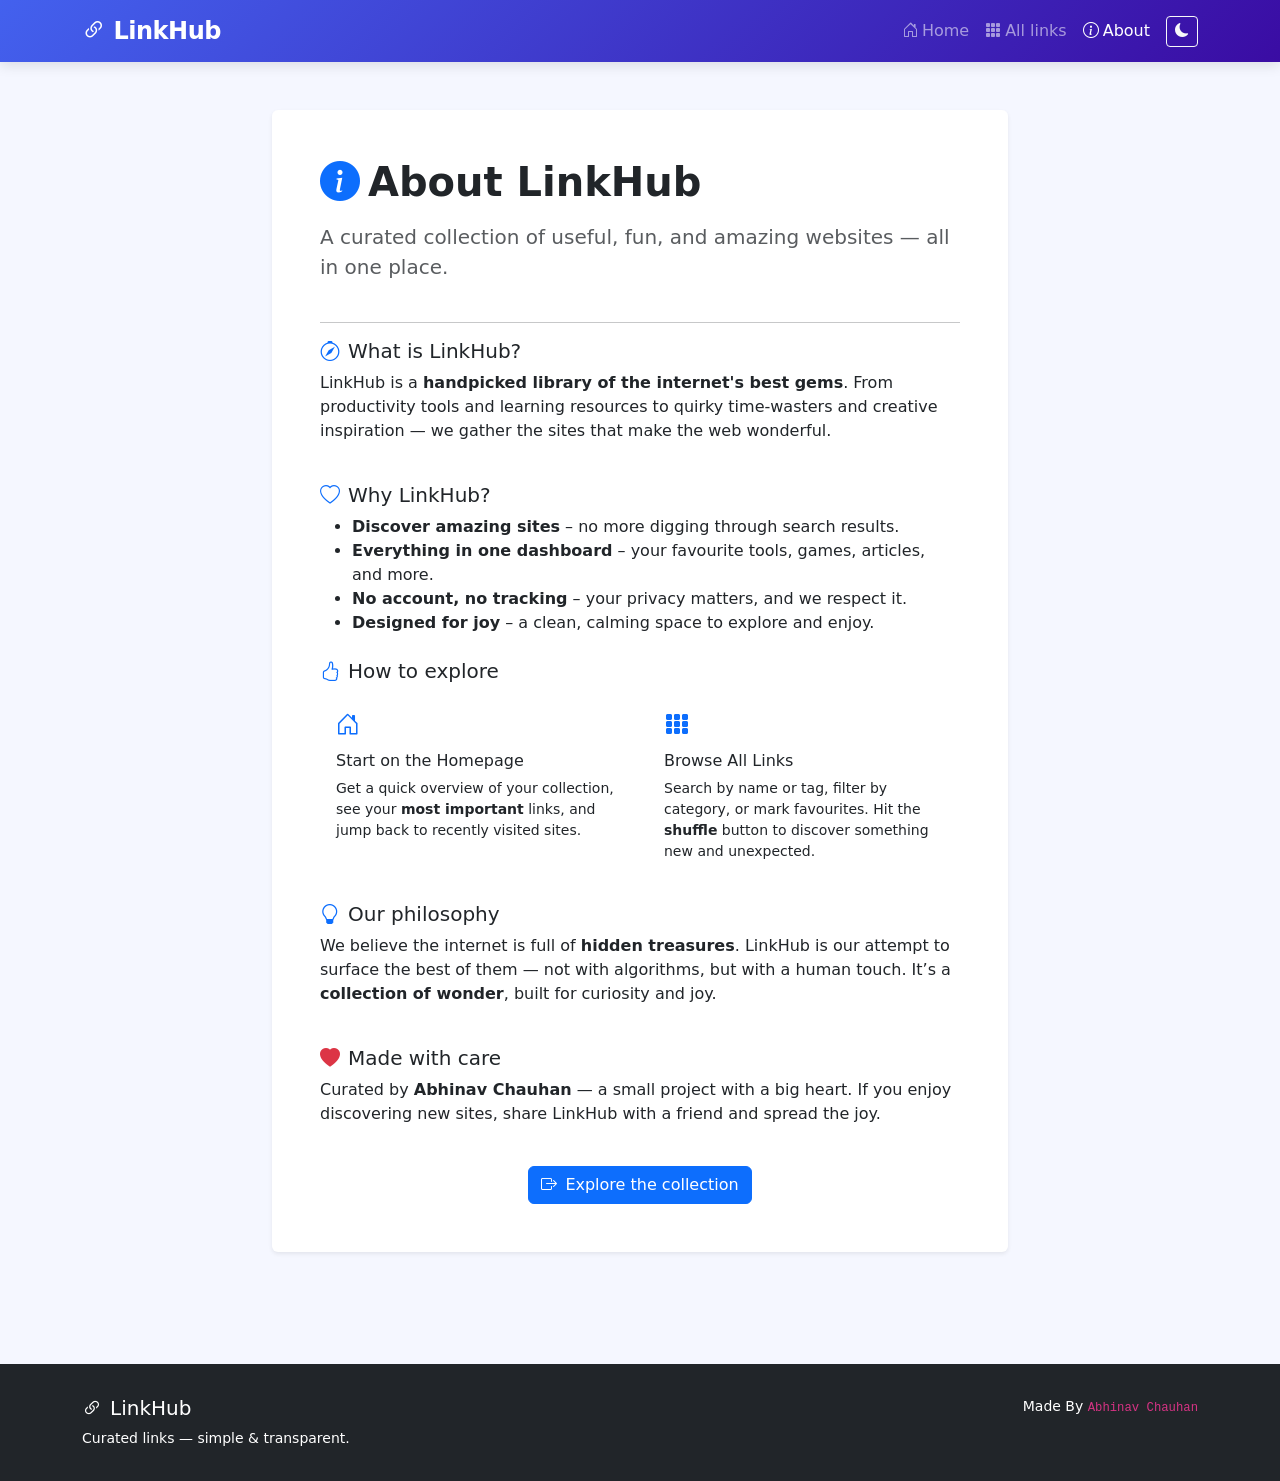
==== about.html @ ccc979bf "Add README.md # LinkHub 🌐  A curated collection of useful and fun websites — all in one place. No lo" ====
<!DOCTYPE html>
<html lang="en">
<head>
    <meta charset="UTF-8" />
    <meta name="viewport" content="width=device-width, initial-scale=1.0" />
    <title>About - LinkHub</title>
    <link href="css/bootstrap.min.css" rel="stylesheet" />
    <link rel="shortcut icon" href="images/favicon.ico" />
    <link rel="stylesheet" href="https://cdn.jsdelivr.net/npm/bootstrap-icons@1.8.1/font/bootstrap-icons.css" />
    <link href="css/style.css" rel="stylesheet" />
</head>
<body>
    <!-- NAVBAR -->
    <nav class="navbar navbar-expand-lg navbar-dark sticky-top">
        <div class="container">
            <a class="navbar-brand fw-bold" href="index.html"><i class="bi bi-link-45deg me-2"></i>LinkHub</a>
            <button class="navbar-toggler" type="button" data-bs-toggle="collapse" data-bs-target="#navbarMain">
                <span class="navbar-toggler-icon"></span>
            </button>
            <div class="collapse navbar-collapse" id="navbarMain">
                <ul class="navbar-nav ms-auto">
                    <li class="nav-item"><a class="nav-link" href="index.html"><i class="bi bi-house-door me-1"></i>Home</a></li>
                    <li class="nav-item"><a class="nav-link" href="link.html"><i class="bi bi-grid-3x3-gap-fill me-1"></i>All links</a></li>
                    <li class="nav-item"><a class="nav-link active" href="about.html"><i class="bi bi-info-circle me-1"></i>About</a></li>
                </ul>
                <button id="themeToggle" class="btn btn-outline-light btn-sm ms-2" title="Toggle dark/light mode">
                    <i class="bi bi-moon-fill"></i>
                </button>
            </div>
        </div>
    </nav>

    <!-- MAIN -->
    <main class="container my-5">
        <div class="row justify-content-center">
            <div class="col-lg-8">
                <div class="card border-0 shadow-sm p-4 p-md-5">

                    <!-- Header -->
                    <h1 class="fw-bold mb-3">
                        <i class="bi bi-info-circle-fill text-primary me-2"></i>About LinkHub
                    </h1>
                    <p class="lead text-muted mb-4">
                        A curated collection of useful, fun, and amazing websites — all in one place.
                    </p>
                    <hr />

                    <!-- What -->
                    <h5><i class="bi bi-compass me-2 text-primary"></i>What is LinkHub?</h5>
                    <p>
                        LinkHub is a <strong>handpicked library of the internet's best gems</strong>. 
                        From productivity tools and learning resources to quirky time-wasters and creative inspiration — 
                        we gather the sites that make the web wonderful.
                    </p>

                    <!-- Why -->
                    <h5 class="mt-4"><i class="bi bi-heart me-2 text-primary"></i>Why LinkHub?</h5>
                    <ul class="mb-0">
                        <li><strong>Discover amazing sites</strong> – no more digging through search results.</li>
                        <li><strong>Everything in one dashboard</strong> – your favourite tools, games, articles, and more.</li>
                        <li><strong>No account, no tracking</strong> – your privacy matters, and we respect it.</li>
                        <li><strong>Designed for joy</strong> – a clean, calming space to explore and enjoy.</li>
                    </ul>

                    <!-- How -->
                    <h5 class="mt-4"><i class="bi bi-hand-thumbs-up me-2 text-primary"></i>How to explore</h5>
                    <div class="row g-3">
                        <div class="col-md-6">
                            <div class="p-3 rounded h-100">
                                <i class="bi bi-house-door text-primary fs-4"></i>
                                <h6 class="mt-2">Start on the Homepage</h6>
                                <p class="small mb-0">Get a quick overview of your collection, see your <strong>most important</strong> links, and jump back to recently visited sites.</p>
                            </div>
                        </div>
                        <div class="col-md-6">
                            <div class="p-3 rounded h-100">
                                <i class="bi bi-grid-3x3-gap-fill text-primary fs-4"></i>
                                <h6 class="mt-2">Browse All Links</h6>
                                <p class="small mb-0">Search by name or tag, filter by category, or mark favourites. Hit the <strong>shuffle</strong> button to discover something new and unexpected.</p>
                            </div>
                        </div>
                    </div>

                    <!-- Philosophy -->
                    <h5 class="mt-4"><i class="bi bi-lightbulb me-2 text-primary"></i>Our philosophy</h5>
                    <p>
                        We believe the internet is full of <strong>hidden treasures</strong>. LinkHub is our attempt to 
                        surface the best of them — not with algorithms, but with a human touch. 
                        It’s a <strong>collection of wonder</strong>, built for curiosity and joy.
                    </p>

                    <!-- Made with love -->
                    <h5 class="mt-4"><i class="bi bi-heart-fill text-danger me-2"></i>Made with care</h5>
                    <p>
                        Curated by <strong>Abhinav Chauhan</strong> — a small project with a big heart. 
                        If you enjoy discovering new sites, share LinkHub with a friend and spread the joy.
                    </p>

                    <!-- CTA -->
                    <div class="text-center mt-4">
                        <a href="link.html" class="btn btn-primary"><i class="bi bi-box-arrow-right me-2"></i>Explore the collection</a>
                    </div>

                </div>
            </div>
        </div>
    </main>

    <!-- FOOTER -->
    <footer class="footer">
        <div class="container">
            <div class="row">
                <div class="col-md-6">
                    <h5><i class="bi bi-link-45deg me-2"></i>LinkHub</h5>
                    <p class="mb-0 small">Curated links — simple & transparent.</p>
                </div>
                <div class="col-md-6 text-md-end">
                    <p class="mb-0 small">Made By <code>Abhinav Chauhan</code></p>
                </div>
            </div>
        </div>
    </footer>

    <script src="js/bootstrap.bundle.min.js"></script>
    <script src="js/script.js"></script>
</body>
</html>
---- css/style.css ----
/* ===== css/style.css ===== */
:root {
    --primary: #4361ee;
    --secondary: #3a0ca3;
    --accent: #4cc9f0;
    --light: #f8f9fa;
    --dark: #212529;
    --success: #4bb543;
    --danger: #e63946;

    /* Light theme (default) */
    --bg-body: #f5f7ff;
    --text-color: #212529;
    --card-bg: #ffffff;
    --border-color: #dee2e6;
    --shadow: rgba(0,0,0,0.04);
    --muted: #6c757d;
    --input-bg: #ffffff;
}

body.dark-theme {
    --bg-body: #12121e;
    --text-color: #e8e8f0;
    --card-bg: #1e1e32;
    --border-color: #2c2c4a;
    --shadow: rgba(0,0,0,0.3);
    --light: #1e1e32;
    --muted: #aab;
    --input-bg: #2a2a44;
}

body {
    background-color: var(--bg-body);
    font-family: 'Segoe UI', system-ui, sans-serif;
    color: var(--text-color);
    display: flex;
    flex-direction: column;
    min-height: 100vh;
    transition: background-color 0.3s ease, color 0.3s ease;
}

main { flex: 1 0 auto; }

/* Navbar */
.navbar {
    background: linear-gradient(135deg, var(--primary), var(--secondary));
    box-shadow: 0 4px 12px rgba(0,0,0,0.1);
}
.navbar-brand { font-size: 1.5rem; letter-spacing: -0.5px; }

/* Hero */
.hero-section {
    background: linear-gradient(135deg, rgba(67,97,238,0.95), rgba(58,12,163,0.95)), url('https://images.unsplash.com/photo-1516321318423-f06f85e504b3?auto=format&fit=crop&w=1350&q=80') center/cover;
    color: white;
    border-radius: 0 0 2rem 2rem;
    margin-bottom: 2rem;
}
.text-gradient { font-weight: 700; background: linear-gradient(135deg, #fff, #caf0f8); -webkit-background-clip: text; -webkit-text-fill-color: transparent; }

/* Stats cards */
.stats-card {
    background: var(--card-bg);
    border-radius: 1.2rem;
    padding: 1.2rem;
    box-shadow: 0 8px 20px var(--shadow);
    text-align: center;
    transition: 0.2s;
    border: 1px solid var(--border-color);
    color: var(--text-color);
}
.stats-card:hover { transform: translateY(-3px); box-shadow: 0 12px 24px rgba(67,97,238,0.15); }
.clickable { cursor: pointer; }
.clickable:hover { background: rgba(67,97,238,0.08); }

/* Link cards */
.link-card {
    border: none;
    border-radius: 1.2rem;
    box-shadow: 0 6px 14px var(--shadow);
    transition: 0.2s;
    height: 100%;
    background: var(--card-bg);
    overflow: hidden;
    color: var(--text-color);
}
.link-card:hover { transform: translateY(-5px); box-shadow: 0 16px 28px rgba(67,97,238,0.18); }
.card-header {
    background-color: rgba(67,97,238,0.06);
    border-bottom: 1px solid var(--border-color);
    font-weight: 600;
    padding: 0.9rem 1.2rem;
}
.card-footer {
    background: transparent;
    border-top: 1px solid var(--border-color);
}

/* Category badges */
.category-badge {
    font-size: 0.7rem;
    padding: 0.25rem 0.9rem;
    border-radius: 30px;
    font-weight: 500;
    text-transform: capitalize;
}
.category-work { background: rgba(67,97,238,0.15); color: #5a7aff; }
.category-personal { background: rgba(75,181,67,0.15); color: #5fcf5f; }
.category-learning { background: rgba(255,193,7,0.15); color: #ffd43b; }
.category-entertainment { background: rgba(230,57,70,0.15); color: #ff6b7a; }
.category-social { background: rgba(155,89,182,0.15); color: #b07cd6; }
.category-other { background: rgba(108,117,125,0.15); color: #aab; }

.link-url {
    color: var(--primary);
    text-decoration: none;
    font-size: 0.9rem;
    word-break: break-word;
}
.link-url:hover { text-decoration: underline; color: var(--secondary); }

/* Category chips */
.category-chip {
    background: var(--card-bg);
    border: 1px solid var(--border-color);
    border-radius: 30px;
    padding: 0.4rem 1rem;
    font-size: 0.9rem;
    display: inline-flex;
    align-items: center;
    gap: 0.3rem;
    transition: 0.2s;
    color: var(--text-color);
}
.category-chip:hover {
    background: var(--primary);
    color: white;
    border-color: var(--primary);
}
.category-chip .badge {
    font-size: 0.7rem;
}

/* Recent chips */
.recent-chip {
    background: var(--card-bg);
    border: 1px solid var(--border-color);
    border-radius: 30px;
    padding: 0.3rem 1rem;
    font-size: 0.85rem;
    cursor: pointer;
    transition: 0.2s;
    color: var(--text-color);
}
.recent-chip:hover {
    background: var(--primary);
    color: white;
    border-color: var(--primary);
}

.footer {
    background-color: var(--dark);
    color: white;
    padding: 2rem 0;
    margin-top: 4rem;
}
body.dark-theme .footer {
    background-color: #0a0a16;
}

/* Filter button active state */
#favFilterBtn.active {
    background-color: #ffc107;
    border-color: #ffc107;
    color: #000;
}
#favFilterBtn.active i { color: #000; }

/* Empty state */
.empty-state { color: var(--muted); padding: 3rem 0; text-align: center; }
.empty-state i { font-size: 3.5rem; }

/* Modal overrides for dark */
body.dark-theme .modal-content {
    background-color: var(--card-bg);
    color: var(--text-color);
    border-color: var(--border-color);
}
body.dark-theme .modal-header,
body.dark-theme .modal-footer {
    border-color: var(--border-color);
}
body.dark-theme .btn-close {
    filter: invert(1);
}

/* Dark mode form elements */
body.dark-theme .form-control,
body.dark-theme .form-select,
body.dark-theme .input-group-text {
    background-color: var(--input-bg) !important;
    border-color: var(--border-color) !important;
    color: var(--text-color) !important;
}
body.dark-theme .form-control:focus,
body.dark-theme .form-select:focus {
    border-color: var(--primary);
    box-shadow: 0 0 0 0.2rem rgba(67,97,238,0.25);
}
body.dark-theme .btn-outline-primary {
    color: var(--primary);
    border-color: var(--primary);
}
body.dark-theme .btn-outline-primary:hover {
    background-color: var(--primary);
    color: #fff;
}
body.dark-theme .btn-outline-secondary {
    color: var(--muted);
    border-color: var(--border-color);
}
body.dark-theme .btn-outline-secondary:hover {
    background-color: var(--border-color);
    color: var(--text-color);
}
body.dark-theme .btn-outline-warning {
    color: #ffc107;
    border-color: #ffc107;
}
body.dark-theme .btn-outline-warning.active {
    background-color: #ffc107;
    color: #000;
}
body.dark-theme .bg-light {
    background-color: var(--light) !important;
}
body.dark-theme .text-muted {
    color: var(--muted) !important;
}
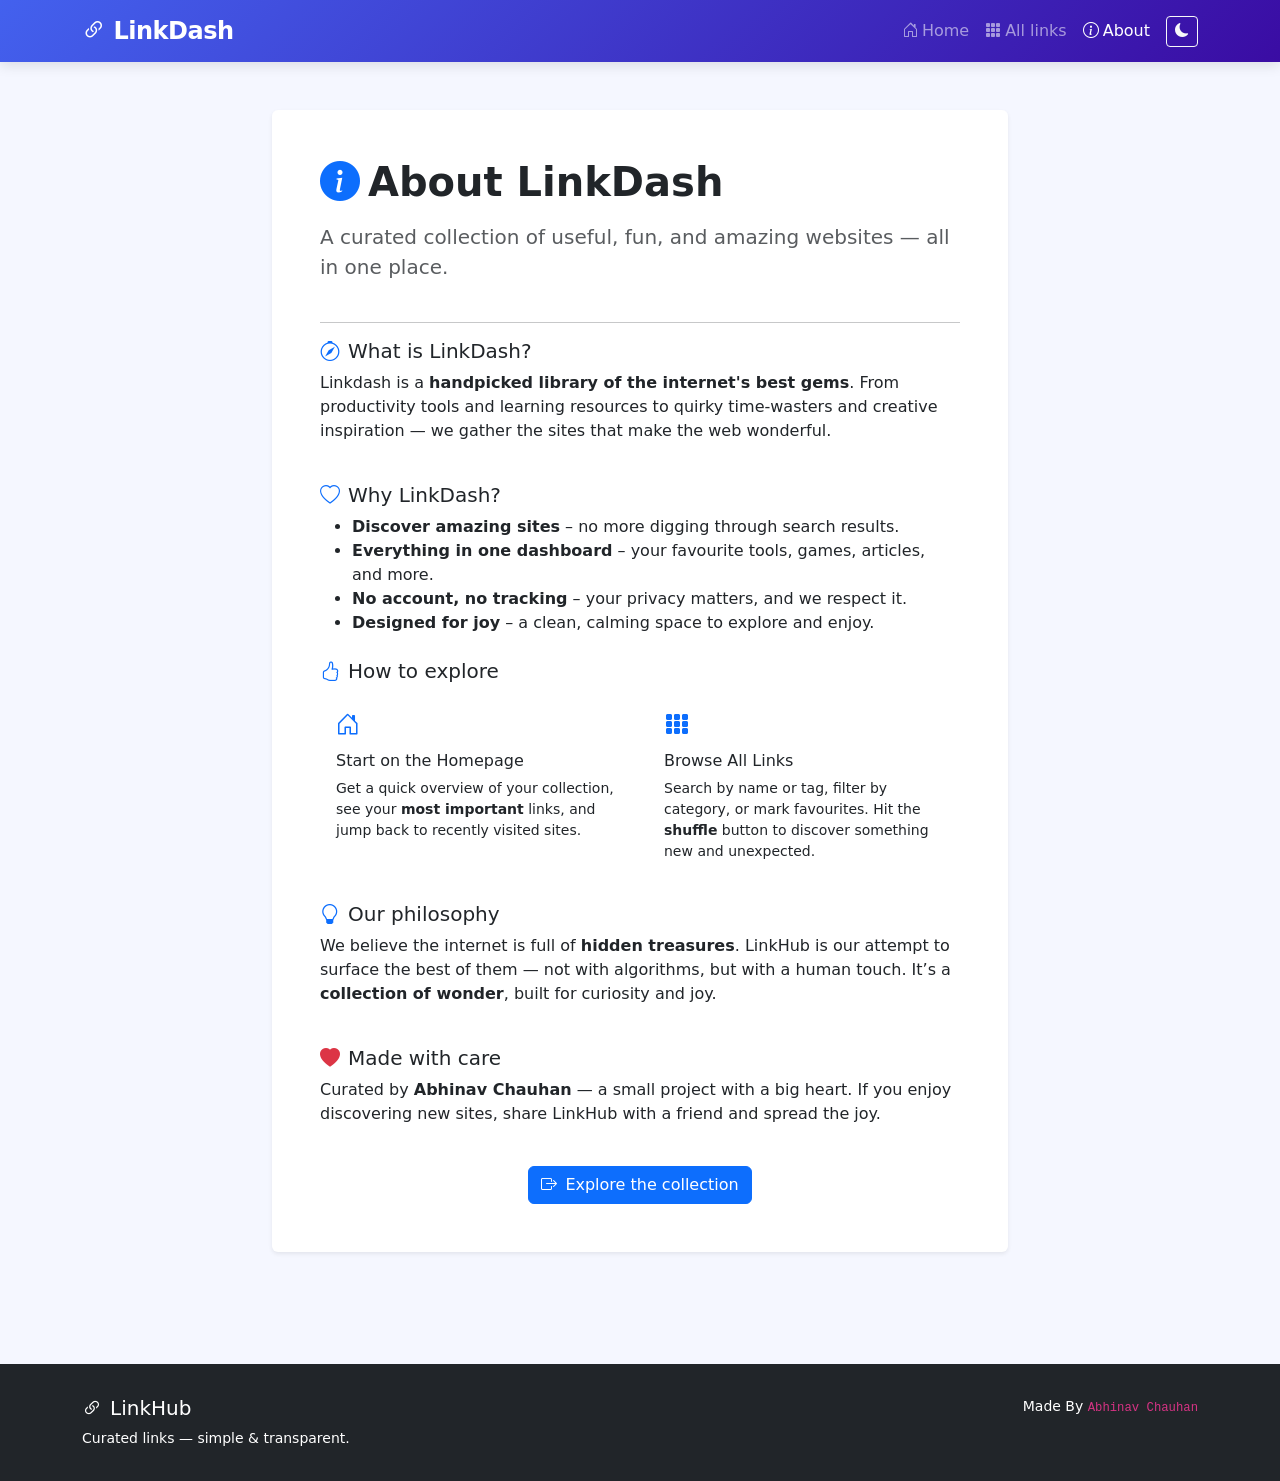
==== commit 56738fad: "UPDATE html" ====
--- a/about.html
+++ b/about.html
@@ -1,9 +1,26 @@
 <!DOCTYPE html>
 <html lang="en">
 <head>
-    <meta charset="UTF-8" />
+     <meta charset="UTF-8" />
     <meta name="viewport" content="width=device-width, initial-scale=1.0" />
-    <title>About - LinkHub</title>
+
+    <!-- ===== PRIMARY SEO ===== -->
+    <title>LinkDash – Curated Link Library &amp; Bookmark Manager</title>
+    <meta name="description" content="LinkDash is a clean, distraction-free link library. Discover, organise and revisit the best web resources — no login required." />
+    <meta name="keywords" content="link library, bookmark manager, curated links, web resources, link organizer, free bookmarks" />
+    <link rel="canonical" href="https://linkdash.netlify.app/" />
+
+    
+    <meta property="og:title" content="LinkDash – Curated Link Library &amp; Bookmark Manager" />
+    <meta property="og:description" content="Discover, organise and revisit the web — all links stored. No login, no distraction." />
+    <meta property="og:type" content="website" />
+    <meta property="og:url" content="https://linkdash.netlify.app/" />
+    <meta property="og:image" content="https://linkdash.netlify.app/images/og-image.jpg" />
+    <meta property="og:image:width" content="1200" />
+    <meta property="og:image:height" content="630" />
+    <meta property="og:site_name" content="LinkDash" />
+
+    <title>About - LinkDash</title>
     <link href="css/bootstrap.min.css" rel="stylesheet" />
     <link rel="shortcut icon" href="images/favicon.ico" />
     <link rel="stylesheet" href="https://cdn.jsdelivr.net/npm/bootstrap-icons@1.8.1/font/bootstrap-icons.css" />
@@ -13,7 +30,7 @@
     <!-- NAVBAR -->
     <nav class="navbar navbar-expand-lg navbar-dark sticky-top">
         <div class="container">
-            <a class="navbar-brand fw-bold" href="index.html"><i class="bi bi-link-45deg me-2"></i>LinkHub</a>
+            <a class="navbar-brand fw-bold" href="index.html"><i class="bi bi-link-45deg me-2"></i>LinkDash</a>
             <button class="navbar-toggler" type="button" data-bs-toggle="collapse" data-bs-target="#navbarMain">
                 <span class="navbar-toggler-icon"></span>
             </button>
@@ -38,7 +55,7 @@
 
                     <!-- Header -->
                     <h1 class="fw-bold mb-3">
-                        <i class="bi bi-info-circle-fill text-primary me-2"></i>About LinkHub
+                        <i class="bi bi-info-circle-fill text-primary me-2"></i>About LinkDash
                     </h1>
                     <p class="lead text-muted mb-4">
                         A curated collection of useful, fun, and amazing websites — all in one place.
@@ -46,15 +63,15 @@
                     <hr />
 
                     <!-- What -->
-                    <h5><i class="bi bi-compass me-2 text-primary"></i>What is LinkHub?</h5>
+                    <h5><i class="bi bi-compass me-2 text-primary"></i>What is LinkDash?</h5>
                     <p>
-                        LinkHub is a <strong>handpicked library of the internet's best gems</strong>. 
+                        Linkdash is a <strong>handpicked library of the internet's best gems</strong>. 
                         From productivity tools and learning resources to quirky time-wasters and creative inspiration — 
                         we gather the sites that make the web wonderful.
                     </p>
 
                     <!-- Why -->
-                    <h5 class="mt-4"><i class="bi bi-heart me-2 text-primary"></i>Why LinkHub?</h5>
+                    <h5 class="mt-4"><i class="bi bi-heart me-2 text-primary"></i>Why LinkDash?</h5>
                     <ul class="mb-0">
                         <li><strong>Discover amazing sites</strong> – no more digging through search results.</li>
                         <li><strong>Everything in one dashboard</strong> – your favourite tools, games, articles, and more.</li>
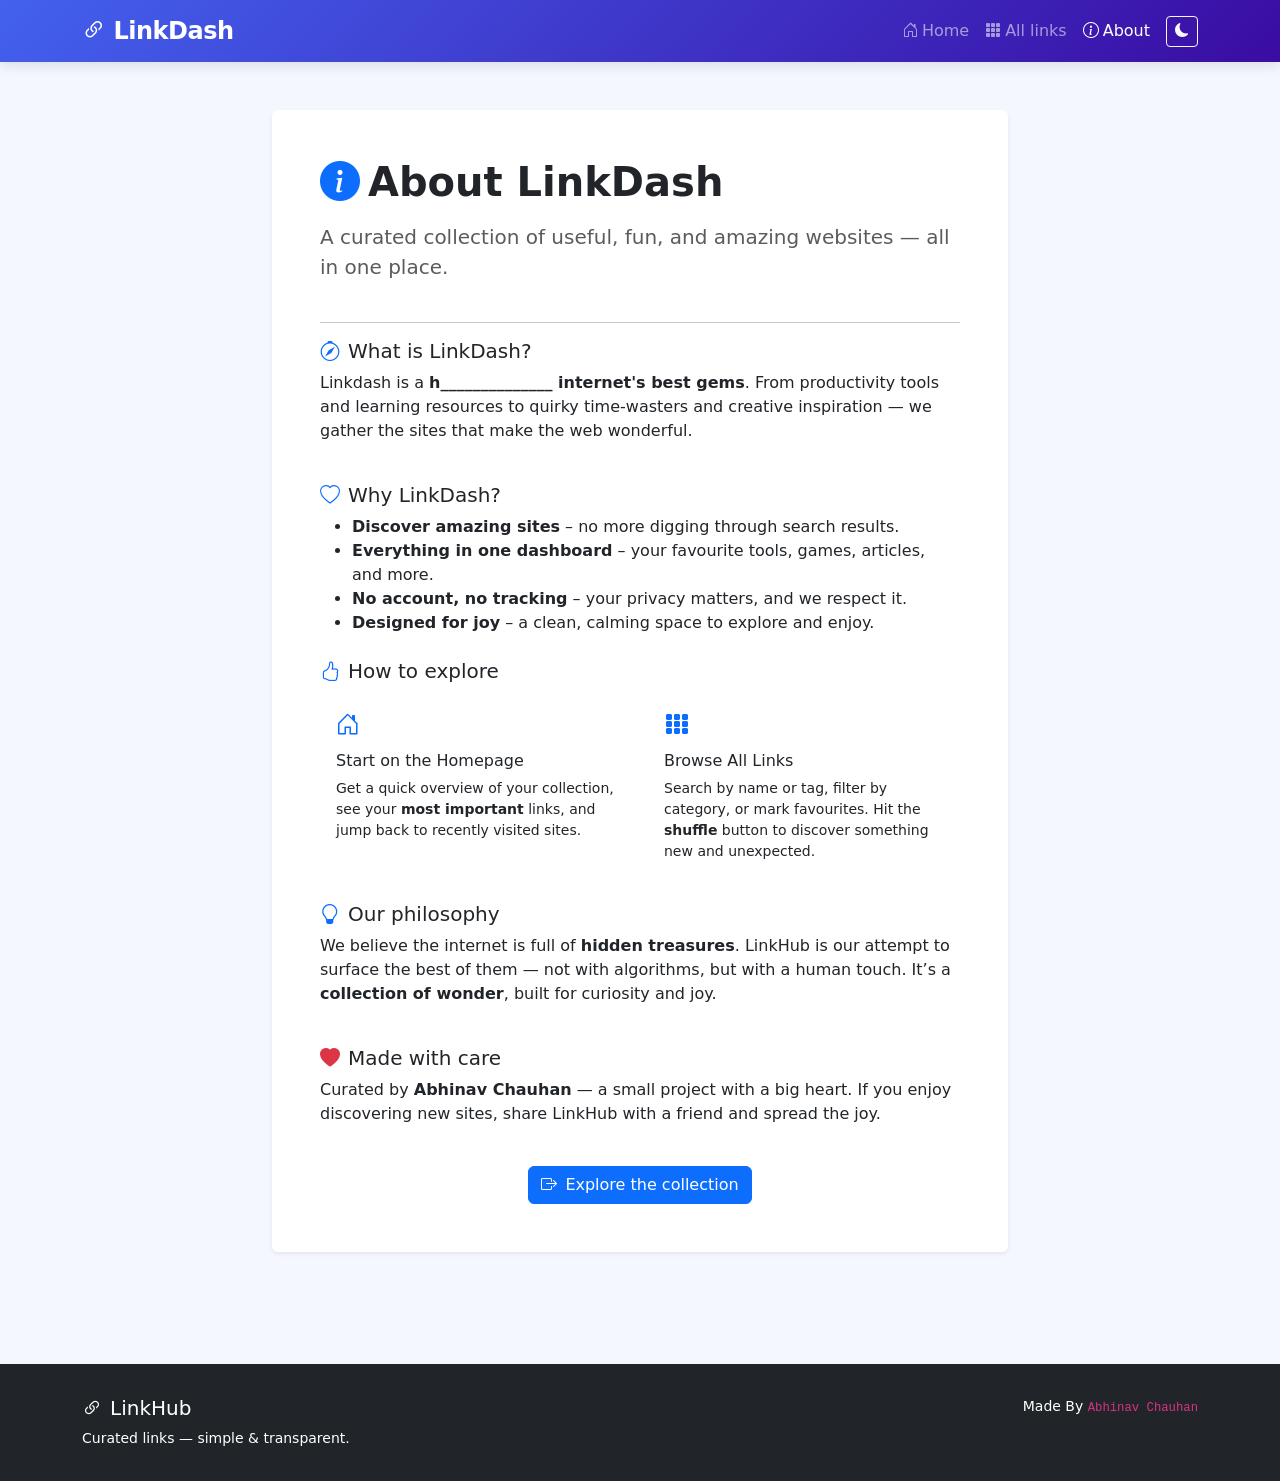
==== commit e7227944: "Update about.html" ====
--- a/about.html
+++ b/about.html
@@ -65,7 +65,7 @@
                     <!-- What -->
                     <h5><i class="bi bi-compass me-2 text-primary"></i>What is LinkDash?</h5>
                     <p>
-                        Linkdash is a <strong>handpicked library of the internet's best gems</strong>. 
+                        Linkdash is a <strong>h______________ internet's best gems</strong>. 
                         From productivity tools and learning resources to quirky time-wasters and creative inspiration — 
                         we gather the sites that make the web wonderful.
                     </p>
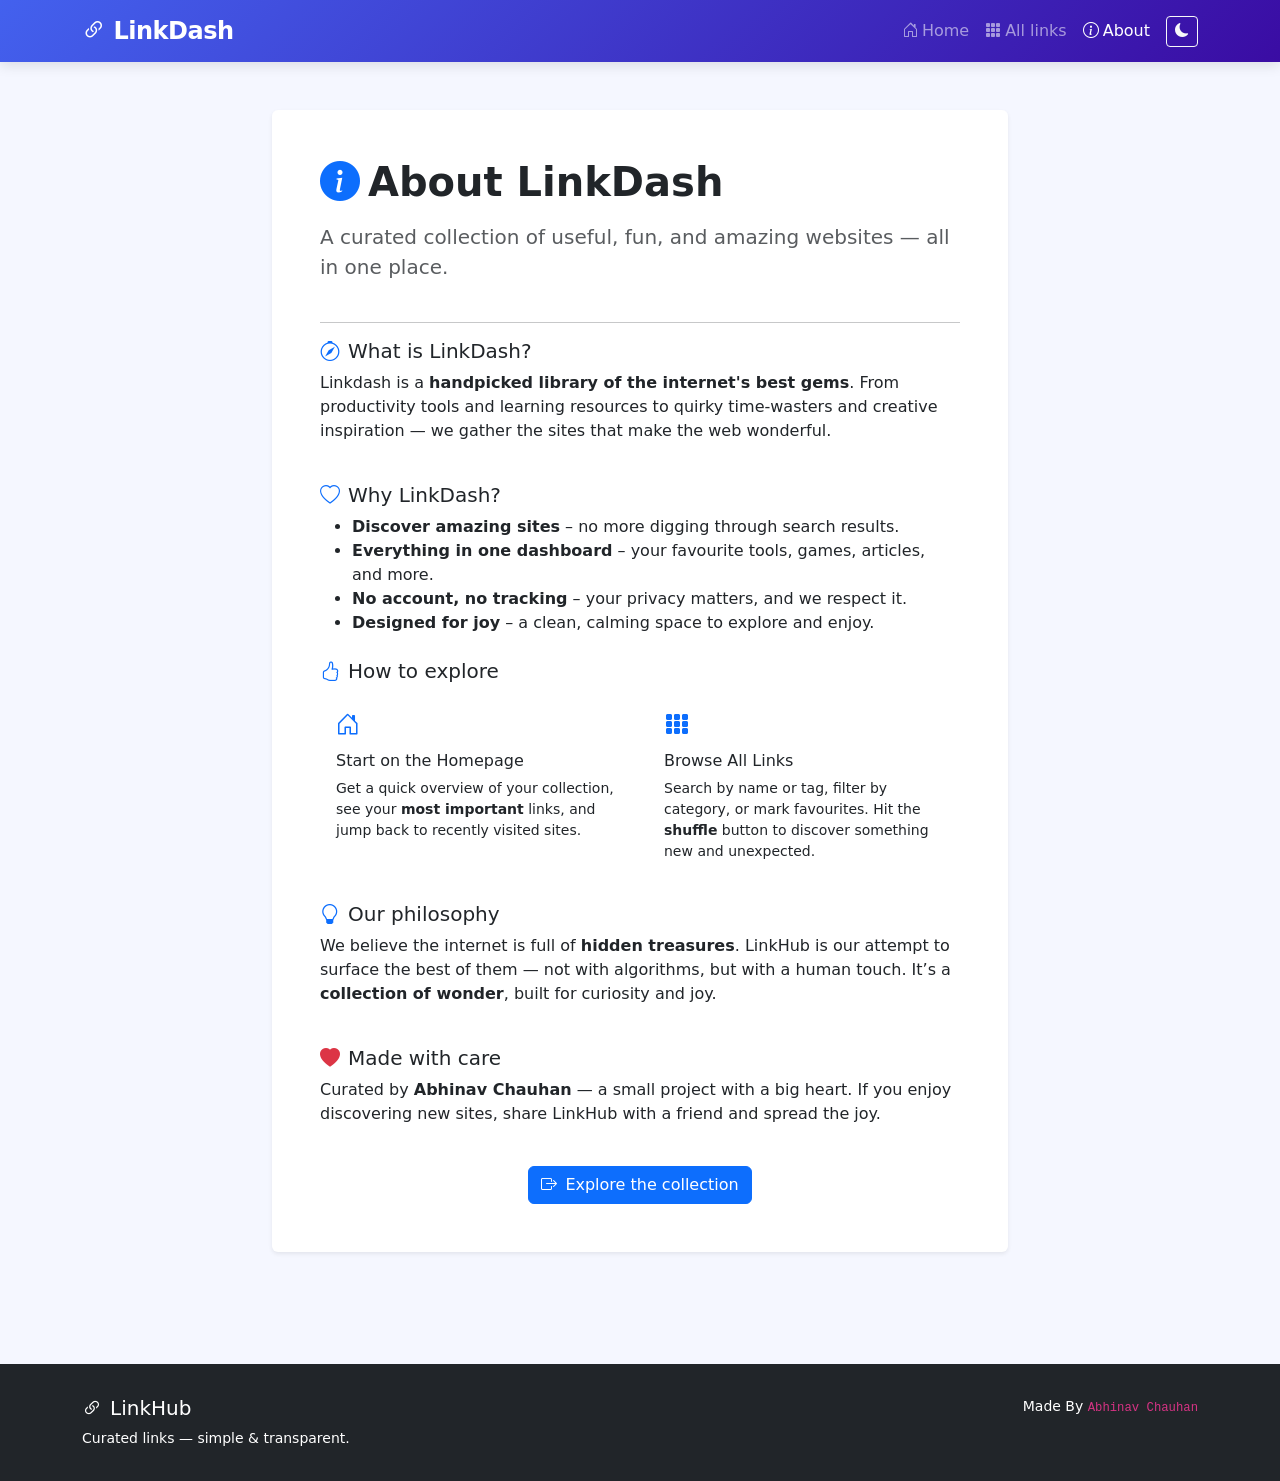
==== commit 8019ee37: "Update about.html" ====
--- a/about.html
+++ b/about.html
@@ -65,7 +65,7 @@
                     <!-- What -->
                     <h5><i class="bi bi-compass me-2 text-primary"></i>What is LinkDash?</h5>
                     <p>
-                        Linkdash is a <strong>h______________ internet's best gems</strong>. 
+                        Linkdash is a <strong>handpicked library of the internet's best gems</strong>. 
                         From productivity tools and learning resources to quirky time-wasters and creative inspiration — 
                         we gather the sites that make the web wonderful.
                     </p>
